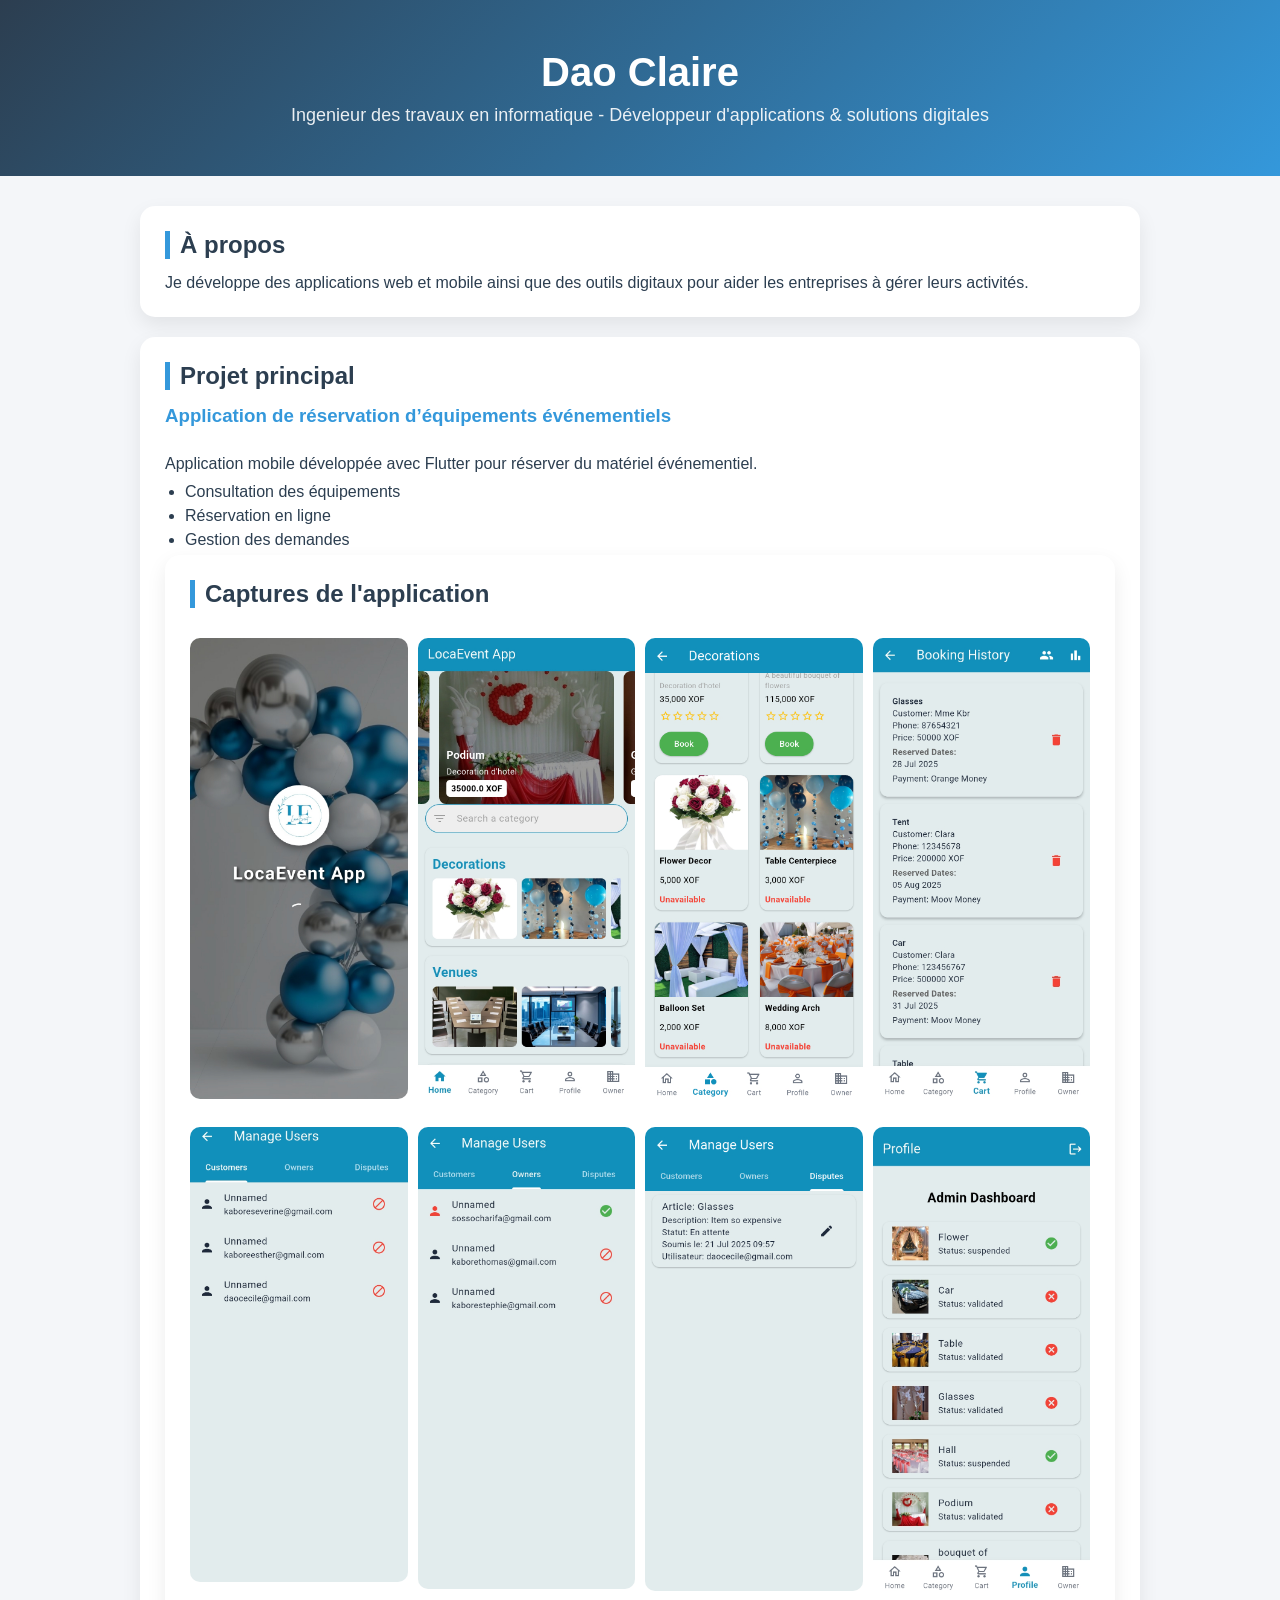
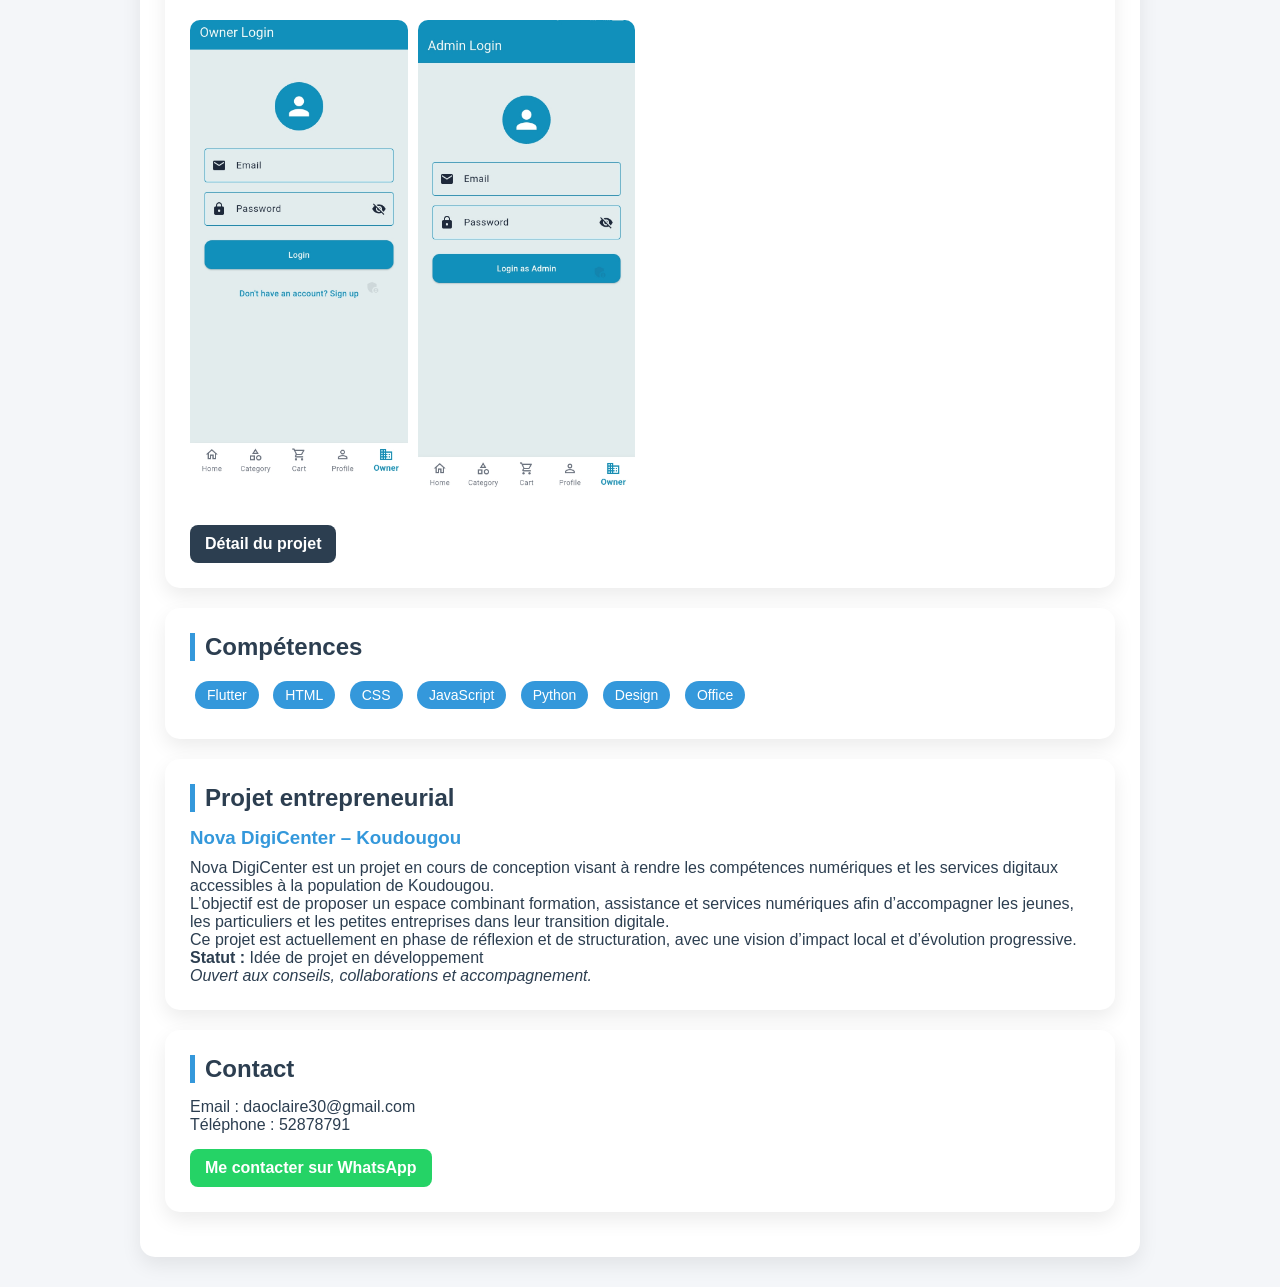
==== index.html @ c4d8d247 "Add files via upload" ====
<!DOCTYPE html>
<html lang="fr">
<head>
  <meta charset="UTF-8">
  <title>Portfolio - Claire</title>

  <link rel="stylesheet" href="style.css">
</head>

<body>

  <body>

<header>
  <h1>Dao Claire</h1>
  <p>Ingenieur des travaux en informatique - Développeur d'applications & solutions digitales</p>
</header>

<div class="container">

  <div class="card">
    <h2>À propos</h2>
    <p>
      Je développe des applications web et mobile ainsi que des outils digitaux
      pour aider les entreprises à gérer leurs activités.
    </p>
  </div>

  <div class="card">
    <h2>Projet principal</h2>

    <h3>Application de réservation d’équipements événementiels</h3>
    <br>

    <p>
      Application mobile développée avec Flutter pour réserver du matériel événementiel.
    </p>

    <ul>
      <li>Consultation des équipements</li>
      <li>Réservation en ligne</li>
      <li>Gestion des demandes</li>
    </ul>
<div class="card">
  <h2>Captures de l'application</h2>

  <div class="gallery">
    <img src="images/app1.png" class="project-img">
    <img src="images/app2.png" class="project-img">
    <img src="images/app3.png" class="project-img">
    <img src="images/app4.png" class="project-img">
    <img src="images/app5.png" class="project-img">
    <img src="images/app6.png" class="project-img">
    <img src="images/app7.png" class="project-img">
    <img src="images/app8.png" class="project-img">
    <img src="images/app9.png" class="project-img">
    <img src="images/app10.png" class="project-img">
  </div>

  <br>

  <a href="projet.html" class="btn btn-project">Détail du projet</a>

</div>

  <div class="card">
    <h2>Compétences</h2>

    <span class="badge">Flutter</span>
    <span class="badge">HTML</span>
    <span class="badge">CSS</span>
    <span class="badge">JavaScript</span>
    <span class="badge">Python</span>
    <span class="badge">Design</span>
    <span class="badge">Office</span>

  </div>

  <section class="card">
  <h2>Projet entrepreneurial</h2>

  <h3>Nova DigiCenter – Koudougou</h3>

  <p>
    Nova DigiCenter est un projet en cours de conception visant à rendre les compétences numériques et les services digitaux accessibles à la population de Koudougou.
  </p>

  <p>
    L’objectif est de proposer un espace combinant formation, assistance et services numériques afin d’accompagner les jeunes, les particuliers et les petites entreprises dans leur transition digitale.
  </p>

  <p>
    Ce projet est actuellement en phase de réflexion et de structuration, avec une vision d’impact local et d’évolution progressive.
  </p>

  <p><strong>Statut :</strong> Idée de projet en développement</p>

  <p><em>Ouvert aux conseils, collaborations et accompagnement.</em></p>
</section>


  <div class="card">
    <h2>Contact</h2>

    <p>Email : daoclaire30@gmail.com</p>
    <p>Téléphone : 52878791</p>

    <a class="btn btn-whatsapp"
       href="https://wa.me/22652878791"
       target="_blank">
       Me contacter sur WhatsApp
    </a>
  </div>

</div>

</body>


</body>
</html>
---- style.css ----
* {
  margin: 0;
  padding: 0;
  box-sizing: border-box;
  font-family: Arial, sans-serif;
}

body {
  background: #f4f6f9;
  color: #2c3e50;
}

/* HEADER STYLE STARTUP */
header {
  background: linear-gradient(135deg, #2c3e50, #3498db);
  color: white;
  text-align: center;
  padding: 50px 20px;
}

header h1 {
  font-size: 40px;
}

header p {
  margin-top: 10px;
  font-size: 18px;
  opacity: 0.9;
}

/* CONTAINER */
.container {
  width: 90%;
  max-width: 1000px;
  margin: 30px auto;
}

/* CARDS */
.card {
  background: white;
  padding: 25px;
  margin-bottom: 20px;
  border-radius: 15px;
  box-shadow: 0 8px 20px rgba(0,0,0,0.08);
  transition: 0.3s;
}

.card:hover {
  transform: translateY(-5px);
}

/* TITRES */
h2 {
  margin-bottom: 15px;
  border-left: 5px solid #3498db;
  padding-left: 10px;
}

/* LISTES */
ul {
  margin-left: 20px;
  margin-top: 10px;
}

li {
  margin-bottom: 6px;
}

/* BADGES COMPETENCES */
.badge {
  display: inline-block;
  background: #3498db;
  color: white;
  padding: 6px 12px;
  margin: 5px;
  border-radius: 20px;
  font-size: 14px;
}

/* IMAGE PROJET */
.project-img {
  width: 100%;
  margin-top: 15px;
  border-radius: 12px;
}

/* BUTTONS */
.btn {
  display: inline-block;
  margin-top: 15px;
  padding: 10px 15px;
  border-radius: 8px;
  text-decoration: none;
  color: white;
  font-weight: bold;
}

.btn-project {
  background: #2c3e50;
}

.btn-project:hover {
  background: #1a252f;
}

.btn-whatsapp {
  background: #25D366;
}

.btn-whatsapp:hover {
  background: #1ebe5d;
}

/* RESPONSIVE */
@media (max-width: 600px) {
  header h1 {
    font-size: 28px;
  }

  .card {
    padding: 18px;
  }
}
.gallery {
  display: grid;
  grid-template-columns: repeat(auto-fit, minmax(200px, 1fr));
  gap: 10px;
  margin-top: 15px;
}

.gallery img {
  width: 100%;
  border-radius: 10px;
  transition: 0.3s;
  cursor: pointer;
}

.gallery img:hover {
  transform: scale(1.05);
}
.card h3 {
  color: #3498db;
  margin-bottom: 10px;
}
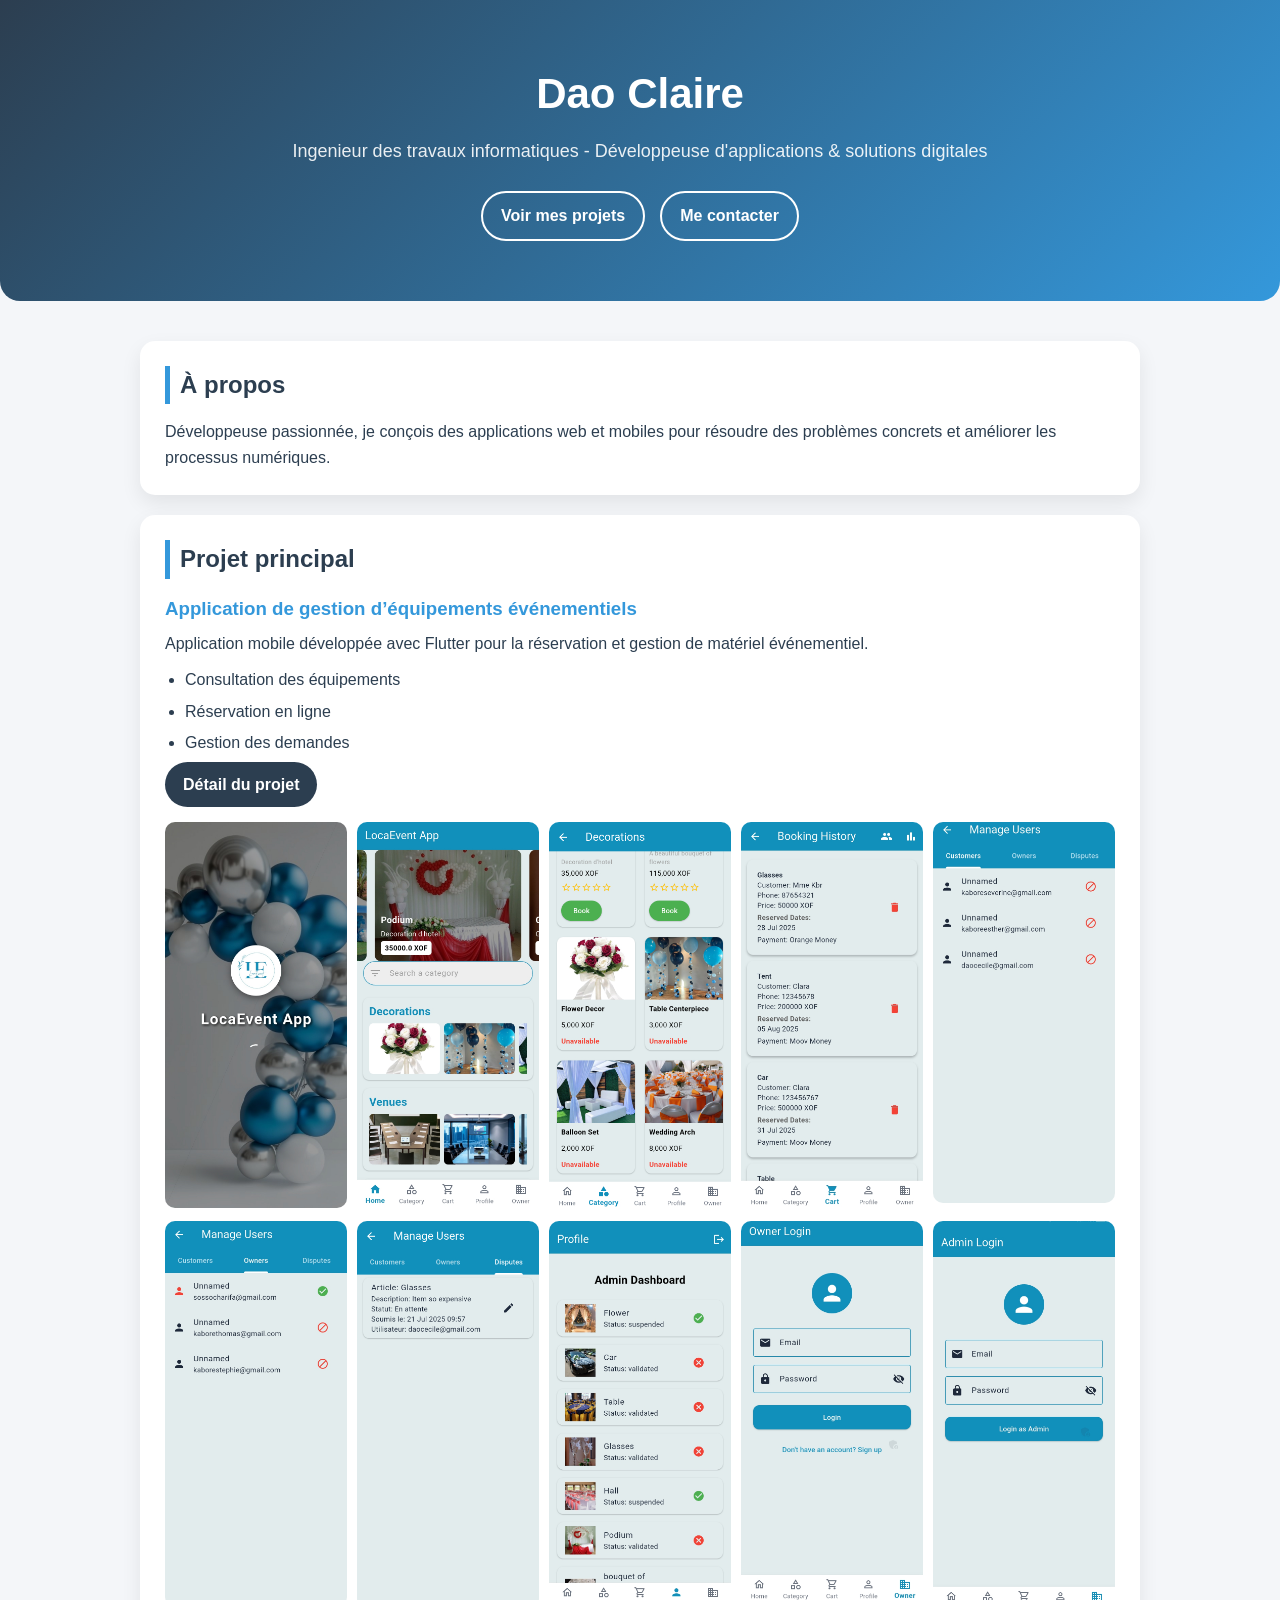
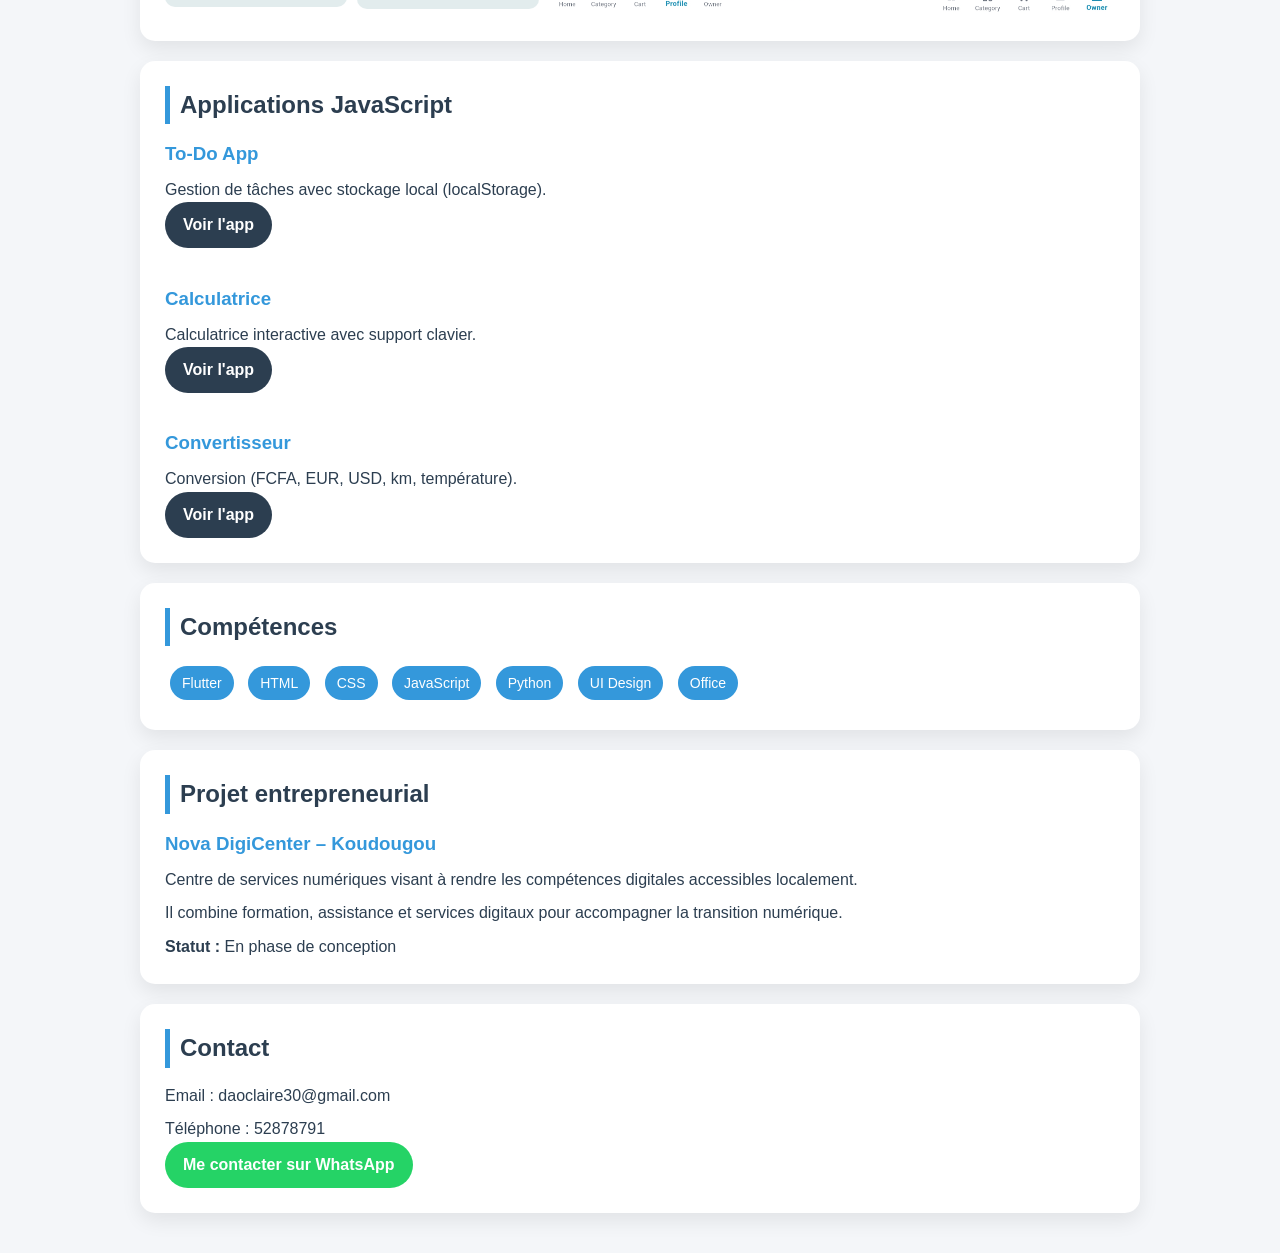
==== commit e74df8f0: "Add files via upload" ====
--- a/index.html
+++ b/index.html
@@ -2,38 +2,42 @@
 <html lang="fr">
 <head>
   <meta charset="UTF-8">
-  <title>Portfolio - Claire</title>
-
+  <title>Portfolio - Dao Claire</title>
   <link rel="stylesheet" href="style.css">
 </head>
 
 <body>
 
-  <body>
-
 <header>
   <h1>Dao Claire</h1>
-  <p>Ingenieur des travaux en informatique - Développeur d'applications & solutions digitales</p>
+  <p>Ingenieur des travaux informatiques - Développeuse d'applications & solutions digitales</p>
+
+  <div class="hero-actions">
+    <a href="#projets" class="btn btn-outline">Voir mes projets</a>
+    <a href="#contact" class="btn btn-outline">Me contacter</a>
+  </div>
 </header>
+
 
 <div class="container">
 
+  <!-- À PROPOS -->
   <div class="card">
     <h2>À propos</h2>
     <p>
-      Je développe des applications web et mobile ainsi que des outils digitaux
-      pour aider les entreprises à gérer leurs activités.
+      Développeuse passionnée, je conçois des applications web et mobiles
+      pour résoudre des problèmes concrets et améliorer les processus numériques.
     </p>
   </div>
 
-  <div class="card">
+  <!-- PROJET PRINCIPAL -->
+  <div id="projets" class="card">
     <h2>Projet principal</h2>
 
-    <h3>Application de réservation d’équipements événementiels</h3>
-    <br>
+    <h3>Application de gestion d’équipements événementiels</h3>
 
     <p>
-      Application mobile développée avec Flutter pour réserver du matériel événementiel.
+      Application mobile développée avec Flutter pour la réservation et gestion de matériel événementiel.
     </p>
 
     <ul>
@@ -41,28 +45,47 @@
       <li>Réservation en ligne</li>
       <li>Gestion des demandes</li>
     </ul>
-<div class="card">
-  <h2>Captures de l'application</h2>
 
-  <div class="gallery">
-    <img src="images/app1.png" class="project-img">
-    <img src="images/app2.png" class="project-img">
-    <img src="images/app3.png" class="project-img">
-    <img src="images/app4.png" class="project-img">
-    <img src="images/app5.png" class="project-img">
-    <img src="images/app6.png" class="project-img">
-    <img src="images/app7.png" class="project-img">
-    <img src="images/app8.png" class="project-img">
-    <img src="images/app9.png" class="project-img">
-    <img src="images/app10.png" class="project-img">
+    <a href="projet.html" class="btn btn-project">Détail du projet</a>
+
+    <!-- GALERIE -->
+    <div class="gallery">
+      <img src="images/app1.png" class="project-img">
+      <img src="images/app2.png" class="project-img">
+      <img src="images/app3.png" class="project-img">
+      <img src="images/app4.png" class="project-img">
+      <img src="images/app5.png" class="project-img">
+      <img src="images/app6.png" class="project-img">
+      <img src="images/app7.png" class="project-img">
+      <img src="images/app8.png" class="project-img">
+      <img src="images/app9.png" class="project-img">
+      <img src="images/app10.png" class="project-img">
+    </div>
+
   </div>
 
-  <br>
+  <!-- APPS JAVASCRIPT -->
+  <div class="card">
+    <h2>Applications JavaScript</h2>
 
-  <a href="projet.html" class="btn btn-project">Détail du projet</a>
+    <h3>To-Do App</h3>
+    <p>Gestion de tâches avec stockage local (localStorage).</p>
+    <a href="../todo_app/index.html" class="btn btn-project" target="_blank">Voir l'app</a>
 
-</div>
+    <br><br>
 
+    <h3>Calculatrice</h3>
+    <p>Calculatrice interactive avec support clavier.</p>
+    <a href="../calculator_app/index.html" class="btn btn-project" target="_blank">Voir l'app</a>
+
+    <br><br>
+
+    <h3>Convertisseur</h3>
+    <p>Conversion (FCFA, EUR, USD, km, température).</p>
+    <a href="../converter_app/index.html" class="btn btn-project" target="_blank">Voir l'app</a>
+  </div>
+
+  <!-- COMPÉTENCES -->
   <div class="card">
     <h2>Compétences</h2>
 
@@ -71,35 +94,29 @@
     <span class="badge">CSS</span>
     <span class="badge">JavaScript</span>
     <span class="badge">Python</span>
-    <span class="badge">Design</span>
+    <span class="badge">UI Design</span>
     <span class="badge">Office</span>
-
   </div>
 
-  <section class="card">
-  <h2>Projet entrepreneurial</h2>
+  <!-- PROJET ENTREPRENEURIAL -->
+  <div class="card">
+    <h2>Projet entrepreneurial</h2>
 
-  <h3>Nova DigiCenter – Koudougou</h3>
+    <h3>Nova DigiCenter – Koudougou</h3>
 
-  <p>
-    Nova DigiCenter est un projet en cours de conception visant à rendre les compétences numériques et les services digitaux accessibles à la population de Koudougou.
-  </p>
+    <p>
+      Centre de services numériques visant à rendre les compétences digitales accessibles localement.
+    </p>
 
-  <p>
-    L’objectif est de proposer un espace combinant formation, assistance et services numériques afin d’accompagner les jeunes, les particuliers et les petites entreprises dans leur transition digitale.
-  </p>
+    <p>
+      Il combine formation, assistance et services digitaux pour accompagner la transition numérique.
+    </p>
 
-  <p>
-    Ce projet est actuellement en phase de réflexion et de structuration, avec une vision d’impact local et d’évolution progressive.
-  </p>
+    <p><strong>Statut :</strong> En phase de conception</p>
+  </div>
 
-  <p><strong>Statut :</strong> Idée de projet en développement</p>
-
-  <p><em>Ouvert aux conseils, collaborations et accompagnement.</em></p>
-</section>
-
-
-  <div class="card">
+  <!-- CONTACT -->
+  <div id="contact" class="card">
     <h2>Contact</h2>
 
     <p>Email : daoclaire30@gmail.com</p>
@@ -115,7 +132,4 @@
 </div>
 
 </body>
-
-
-</body>
 </html>
--- a/style.css
+++ b/style.css
@@ -8,18 +8,21 @@
 body {
   background: #f4f6f9;
   color: #2c3e50;
+  line-height: 1.6;
 }
 
-/* HEADER STYLE STARTUP */
 header {
   background: linear-gradient(135deg, #2c3e50, #3498db);
   color: white;
   text-align: center;
-  padding: 50px 20px;
+  padding: 60px 20px;
+  border-bottom-left-radius: 20px;
+  border-bottom-right-radius: 20px;
+  position: relative;
 }
 
 header h1 {
-  font-size: 40px;
+  font-size: 42px;
 }
 
 header p {
@@ -28,14 +31,41 @@
   opacity: 0.9;
 }
 
-/* CONTAINER */
+.hero-actions {
+  margin-top: 25px;
+  display: flex;
+  justify-content: center;
+  gap: 15px;
+  flex-wrap: wrap;
+}
+
+.btn {
+  display: inline-block;
+  padding: 10px 18px;
+  border-radius: 30px;
+  text-decoration: none;
+  color: white;
+  font-weight: bold;
+  transition: 0.3s;
+}
+
+.btn-outline {
+  background: transparent;
+  border: 2px solid white;
+}
+
+.btn-outline:hover {
+  background: white;
+  color: #2c3e50;
+  transform: translateY(-3px);
+}
+
 .container {
   width: 90%;
   max-width: 1000px;
-  margin: 30px auto;
+  margin: 40px auto;
 }
 
-/* CARDS */
 .card {
   background: white;
   padding: 25px;
@@ -46,17 +76,24 @@
 }
 
 .card:hover {
-  transform: translateY(-5px);
+  transform: translateY(-4px);
 }
 
-/* TITRES */
 h2 {
   margin-bottom: 15px;
   border-left: 5px solid #3498db;
   padding-left: 10px;
 }
 
-/* LISTES */
+h3 {
+  color: #3498db;
+  margin-top: 10px;
+}
+
+p {
+  margin-top: 8px;
+}
+
 ul {
   margin-left: 20px;
   margin-top: 10px;
@@ -66,7 +103,6 @@
   margin-bottom: 6px;
 }
 
-/* BADGES COMPETENCES */
 .badge {
   display: inline-block;
   background: #3498db;
@@ -75,24 +111,11 @@
   margin: 5px;
   border-radius: 20px;
   font-size: 14px;
+  transition: 0.3s;
 }
 
-/* IMAGE PROJET */
-.project-img {
-  width: 100%;
-  margin-top: 15px;
-  border-radius: 12px;
-}
-
-/* BUTTONS */
-.btn {
-  display: inline-block;
-  margin-top: 15px;
-  padding: 10px 15px;
-  border-radius: 8px;
-  text-decoration: none;
-  color: white;
-  font-weight: bold;
+.badge:hover {
+  transform: scale(1.05);
 }
 
 .btn-project {
@@ -103,6 +126,7 @@
   background: #1a252f;
 }
 
+/* whatsapp */
 .btn-whatsapp {
   background: #25D366;
 }
@@ -111,19 +135,9 @@
   background: #1ebe5d;
 }
 
-/* RESPONSIVE */
-@media (max-width: 600px) {
-  header h1 {
-    font-size: 28px;
-  }
-
-  .card {
-    padding: 18px;
-  }
-}
 .gallery {
   display: grid;
-  grid-template-columns: repeat(auto-fit, minmax(200px, 1fr));
+  grid-template-columns: repeat(auto-fit, minmax(180px, 1fr));
   gap: 10px;
   margin-top: 15px;
 }
@@ -138,7 +152,24 @@
 .gallery img:hover {
   transform: scale(1.05);
 }
-.card h3 {
-  color: #3498db;
-  margin-bottom: 10px;
+
+/* =========================
+   RESPONSIVE
+========================= */
+@media (max-width: 600px) {
+  header h1 {
+    font-size: 28px;
+  }
+
+  header p {
+    font-size: 16px;
+  }
+
+  .card {
+    padding: 18px;
+  }
+
+  .hero-actions {
+    flex-direction: column;
+  }
 }
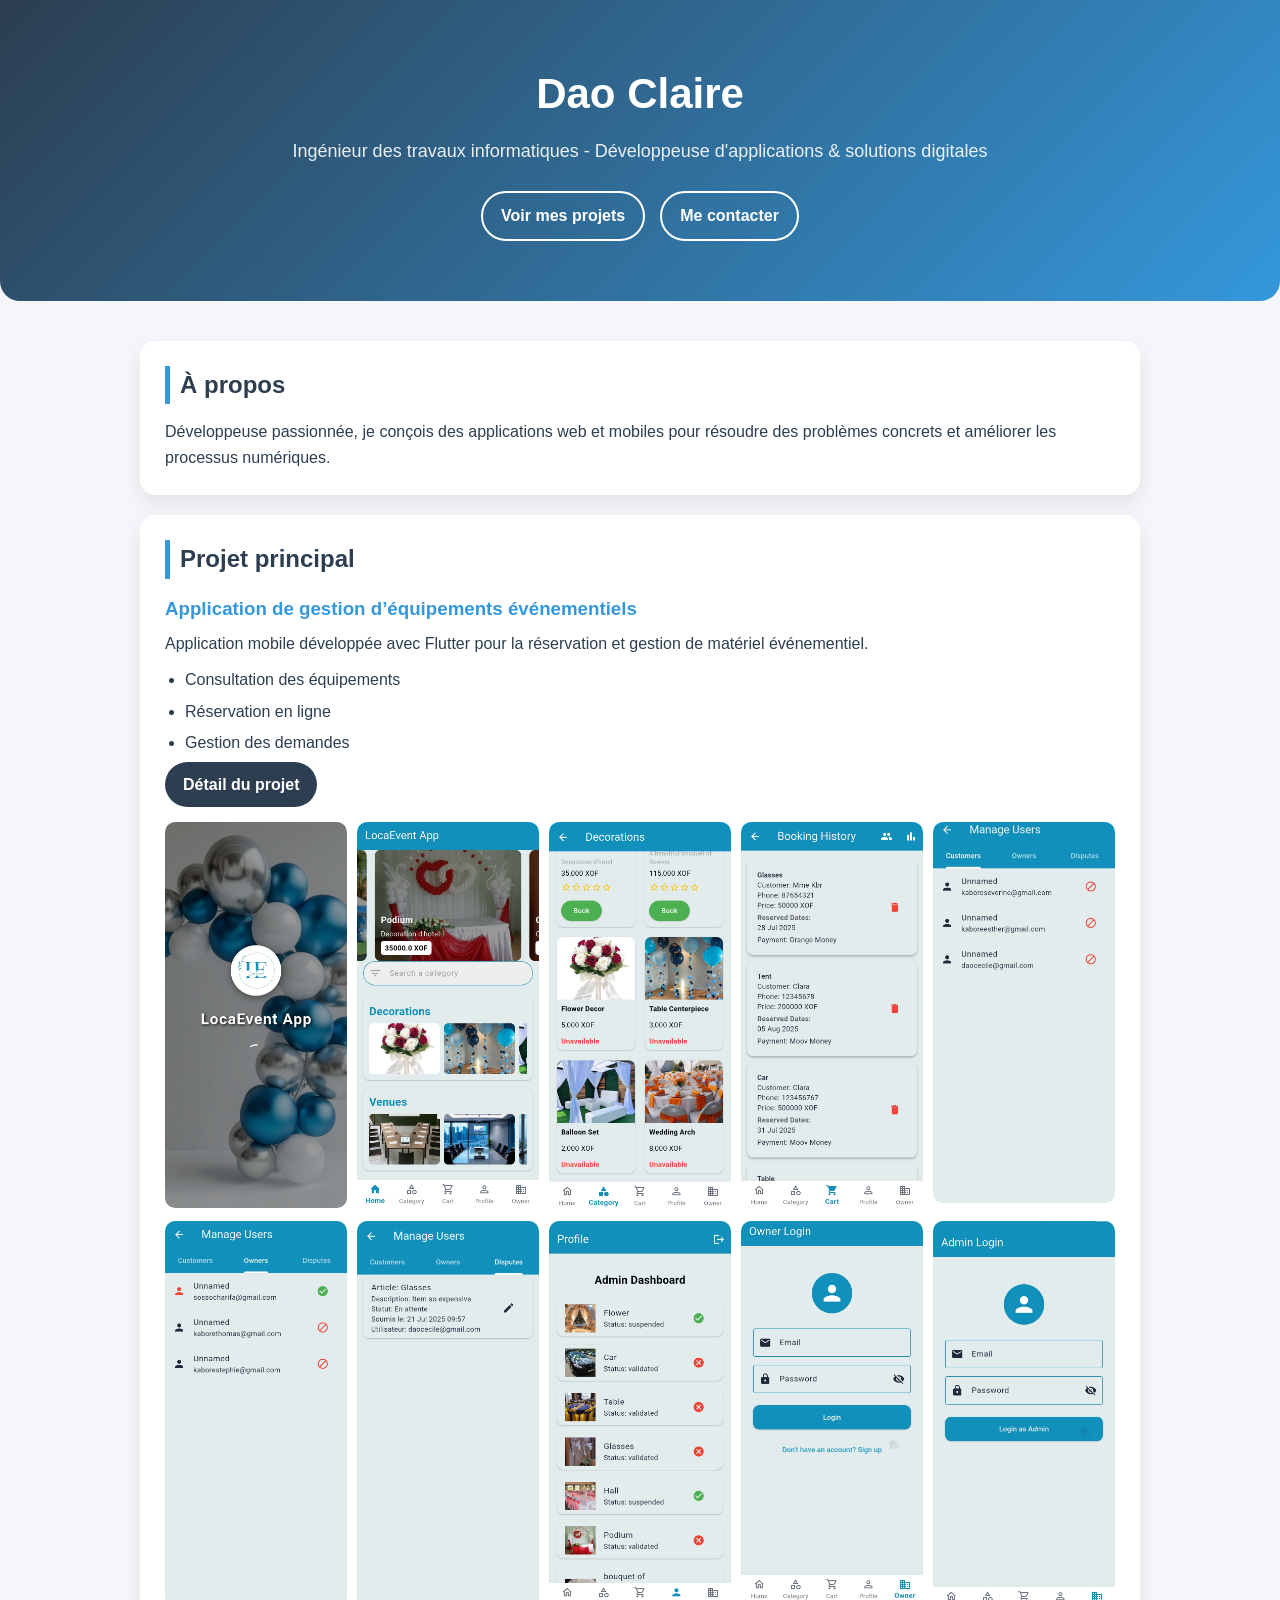
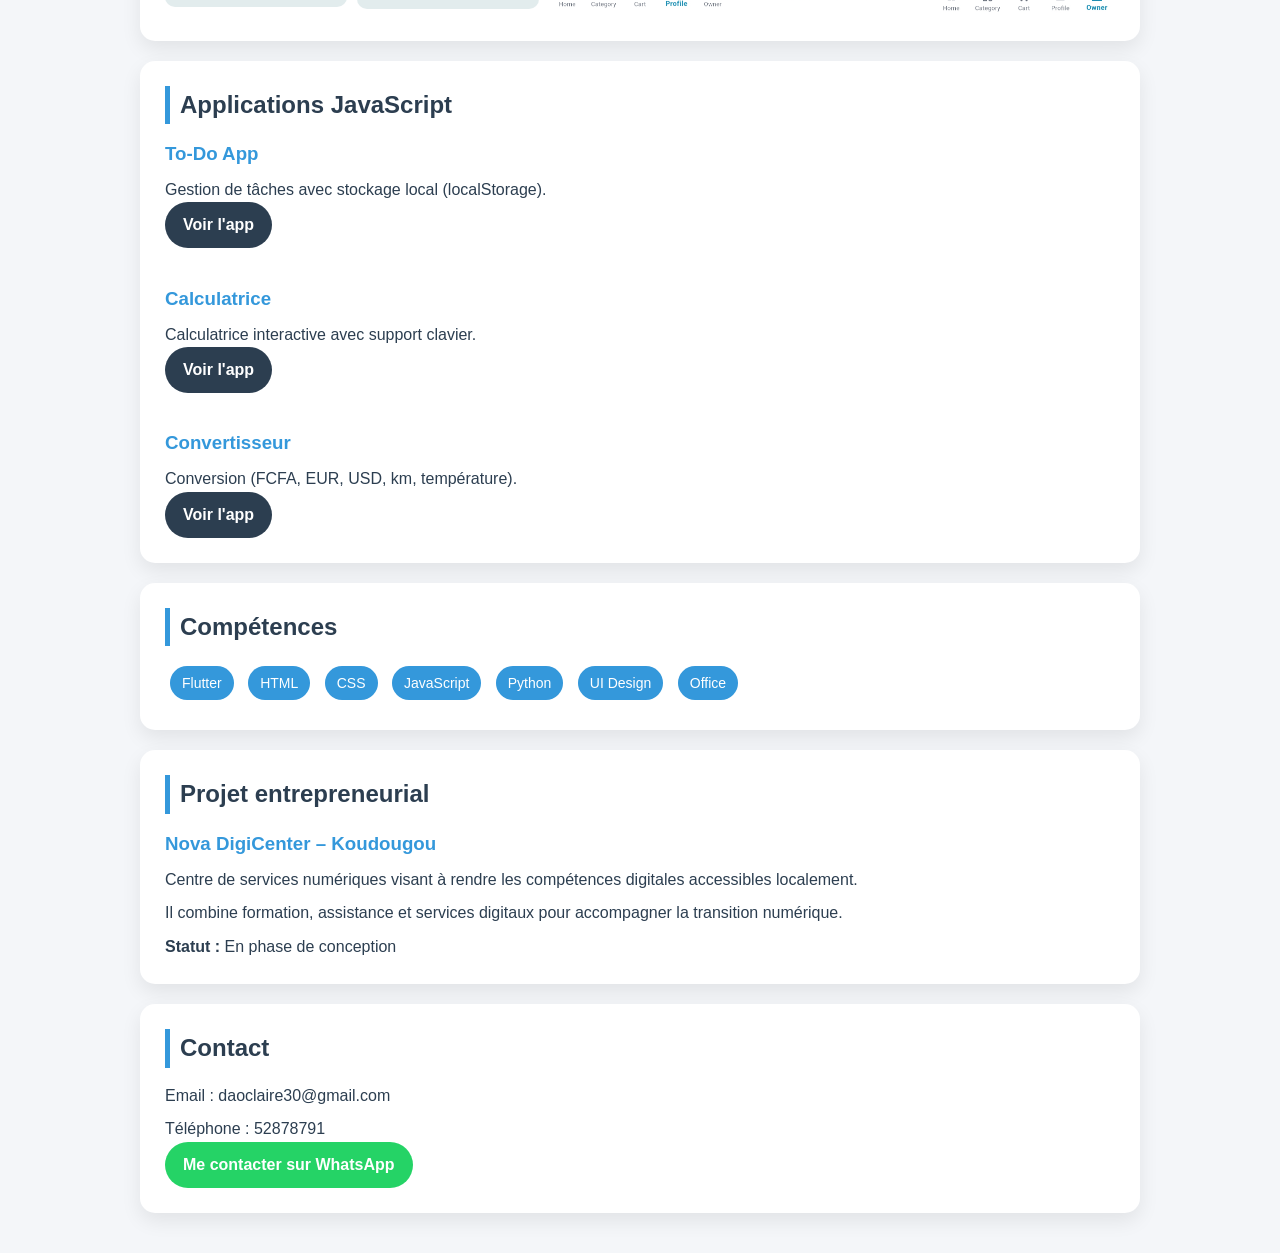
==== commit cd3f2221: "Add files via upload" ====
--- a/index.html
+++ b/index.html
@@ -10,14 +10,13 @@
 
 <header>
   <h1>Dao Claire</h1>
-  <p>Ingenieur des travaux informatiques - Développeuse d'applications & solutions digitales</p>
+  <p>Ingénieur des travaux informatiques - Développeuse d'applications & solutions digitales</p>
 
   <div class="hero-actions">
     <a href="#projets" class="btn btn-outline">Voir mes projets</a>
     <a href="#contact" class="btn btn-outline">Me contacter</a>
   </div>
 </header>
-
 
 <div class="container">
 
@@ -70,19 +69,19 @@
 
     <h3>To-Do App</h3>
     <p>Gestion de tâches avec stockage local (localStorage).</p>
-    <a href="../todo_app/index.html" class="btn btn-project" target="_blank">Voir l'app</a>
+    <a href="todo_app/index.html" class="btn btn-project" target="_blank">Voir l'app</a>
 
     <br><br>
 
     <h3>Calculatrice</h3>
     <p>Calculatrice interactive avec support clavier.</p>
-    <a href="../calculator_app/index.html" class="btn btn-project" target="_blank">Voir l'app</a>
+    <a href="calculator_app/index.html" class="btn btn-project" target="_blank">Voir l'app</a>
 
     <br><br>
 
     <h3>Convertisseur</h3>
     <p>Conversion (FCFA, EUR, USD, km, température).</p>
-    <a href="../converter_app/index.html" class="btn btn-project" target="_blank">Voir l'app</a>
+    <a href="converter_app/index.html" class="btn btn-project" target="_blank">Voir l'app</a>
   </div>
 
   <!-- COMPÉTENCES -->
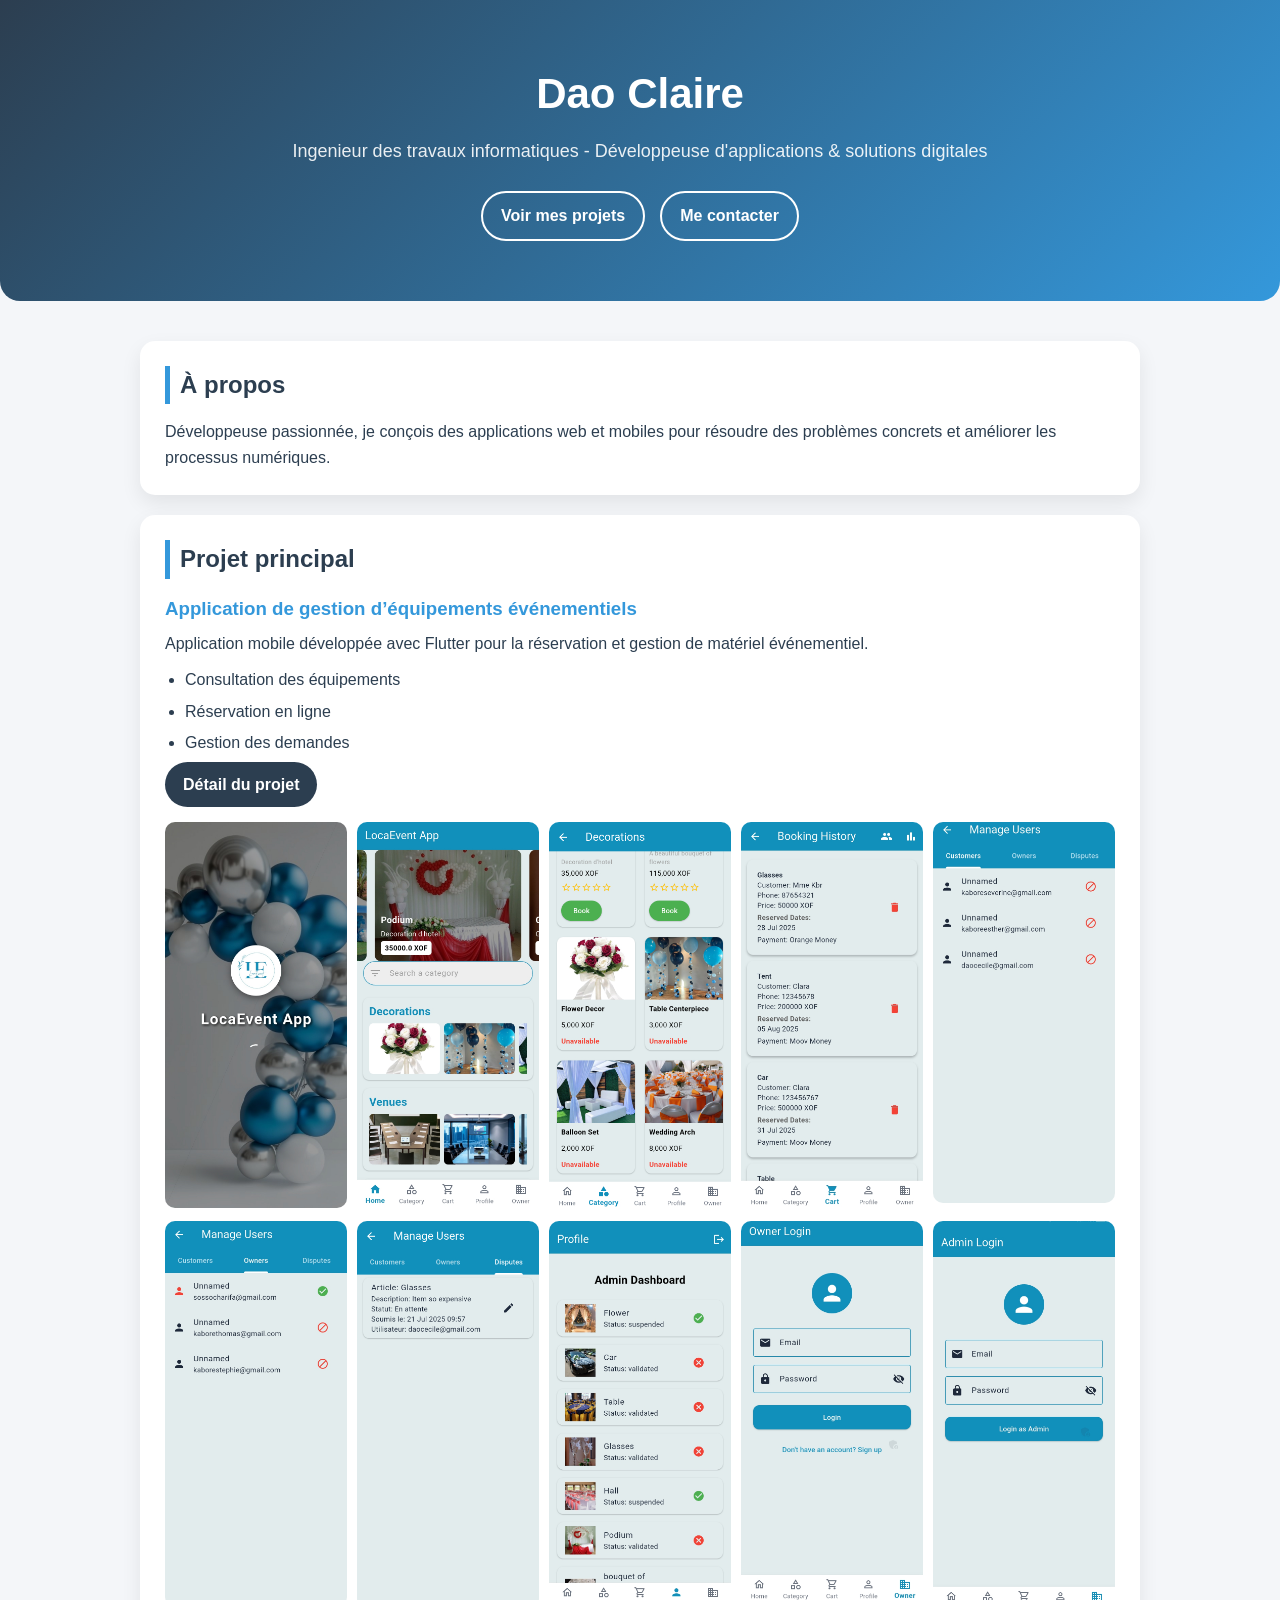
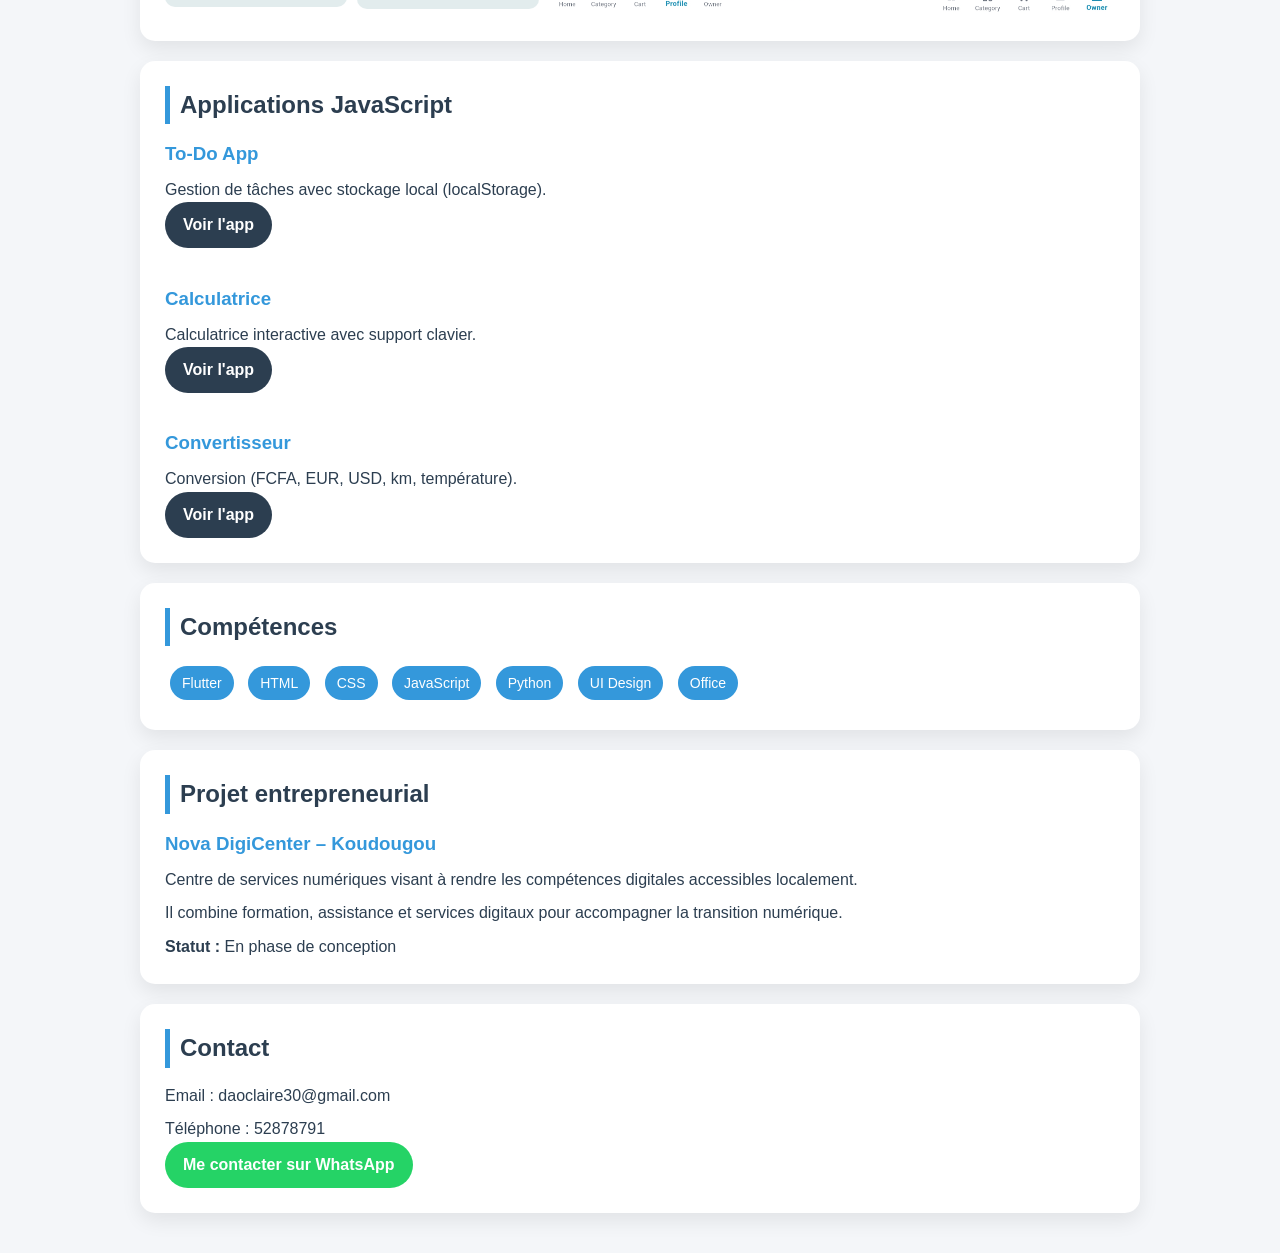
==== commit 5f710247: "Add files via upload" ====
--- a/index.html
+++ b/index.html
@@ -10,13 +10,14 @@
 
 <header>
   <h1>Dao Claire</h1>
-  <p>Ingénieur des travaux informatiques - Développeuse d'applications & solutions digitales</p>
+  <p>Ingenieur des travaux informatiques - Développeuse d'applications & solutions digitales</p>
 
   <div class="hero-actions">
     <a href="#projets" class="btn btn-outline">Voir mes projets</a>
     <a href="#contact" class="btn btn-outline">Me contacter</a>
   </div>
 </header>
+
 
 <div class="container">
 
@@ -69,19 +70,19 @@
 
     <h3>To-Do App</h3>
     <p>Gestion de tâches avec stockage local (localStorage).</p>
-    <a href="todo_app/index.html" class="btn btn-project" target="_blank">Voir l'app</a>
+    <a href="../todo_app/index.html" class="btn btn-project" target="_blank">Voir l'app</a>
 
     <br><br>
 
     <h3>Calculatrice</h3>
     <p>Calculatrice interactive avec support clavier.</p>
-    <a href="calculator_app/index.html" class="btn btn-project" target="_blank">Voir l'app</a>
+    <a href="../calculator_app/index.html" class="btn btn-project" target="_blank">Voir l'app</a>
 
     <br><br>
 
     <h3>Convertisseur</h3>
     <p>Conversion (FCFA, EUR, USD, km, température).</p>
-    <a href="converter_app/index.html" class="btn btn-project" target="_blank">Voir l'app</a>
+    <a href="../converter_app/index.html" class="btn btn-project" target="_blank">Voir l'app</a>
   </div>
 
   <!-- COMPÉTENCES -->
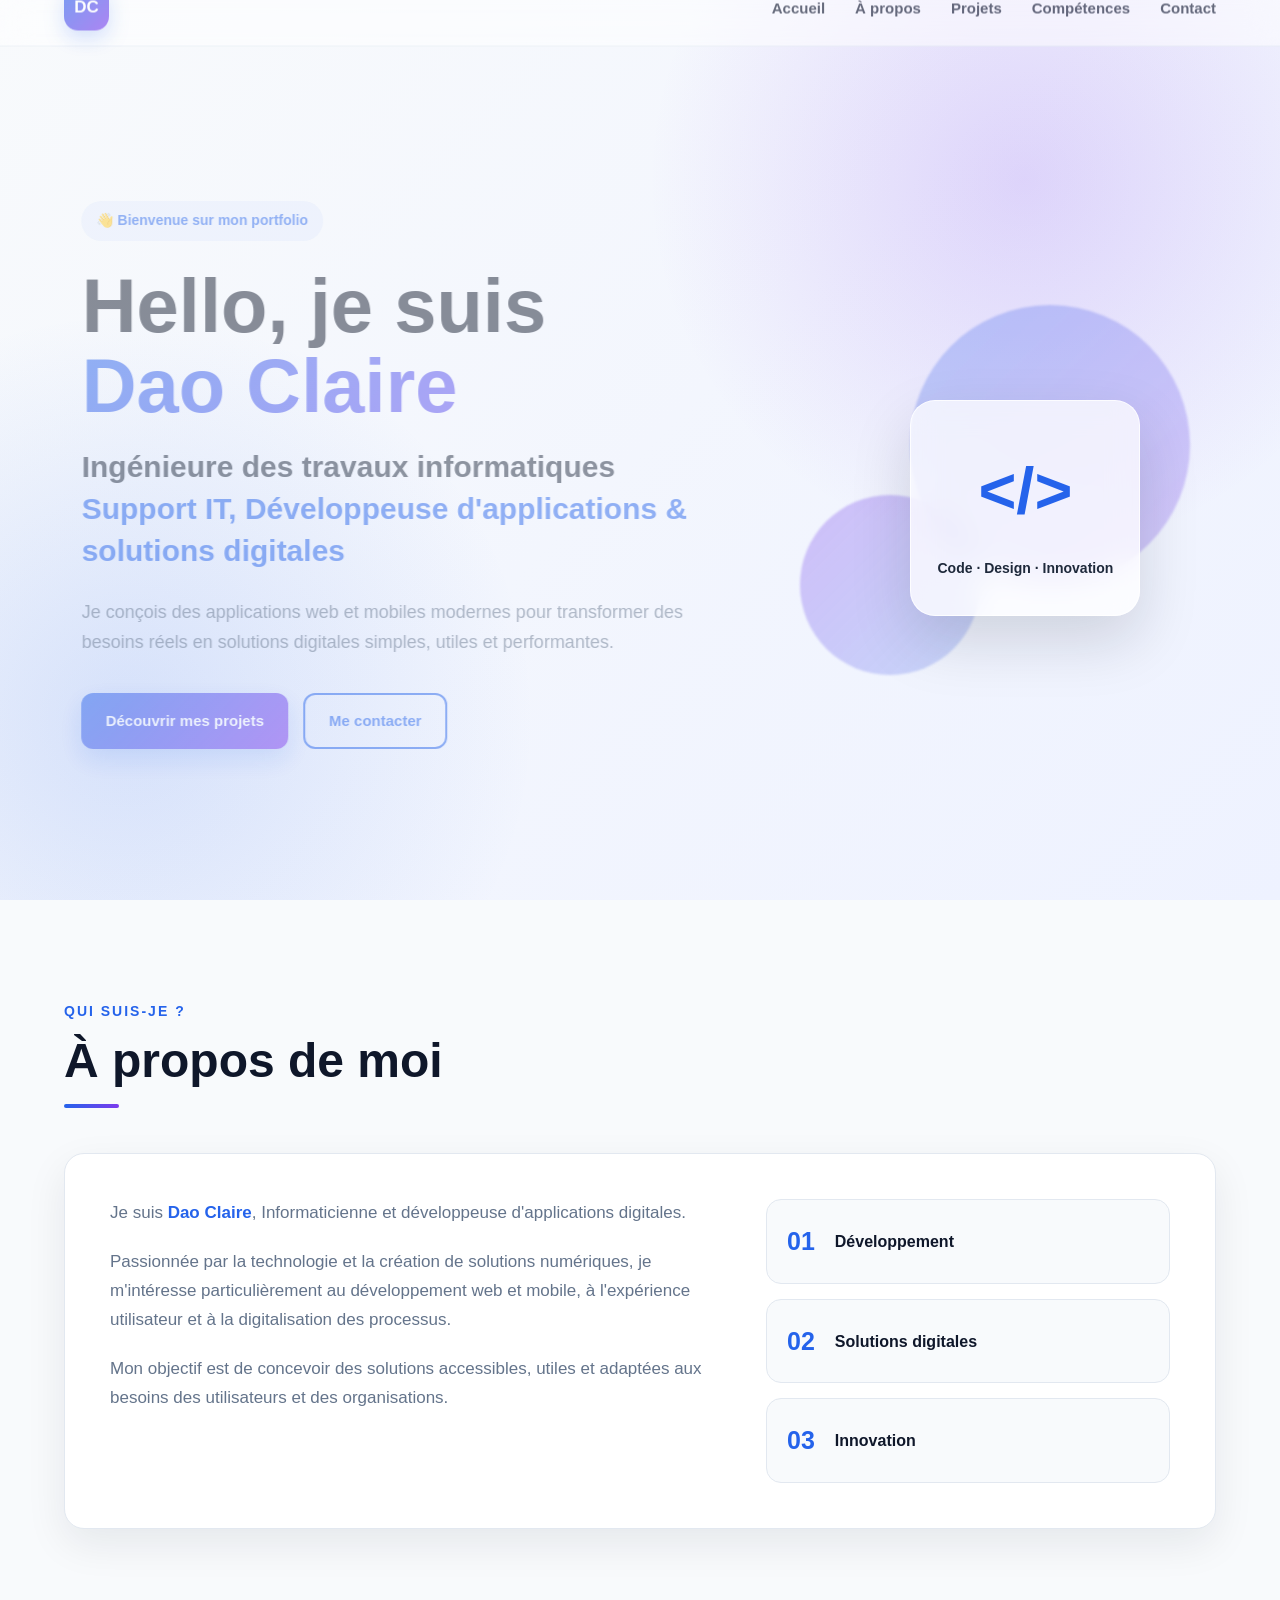
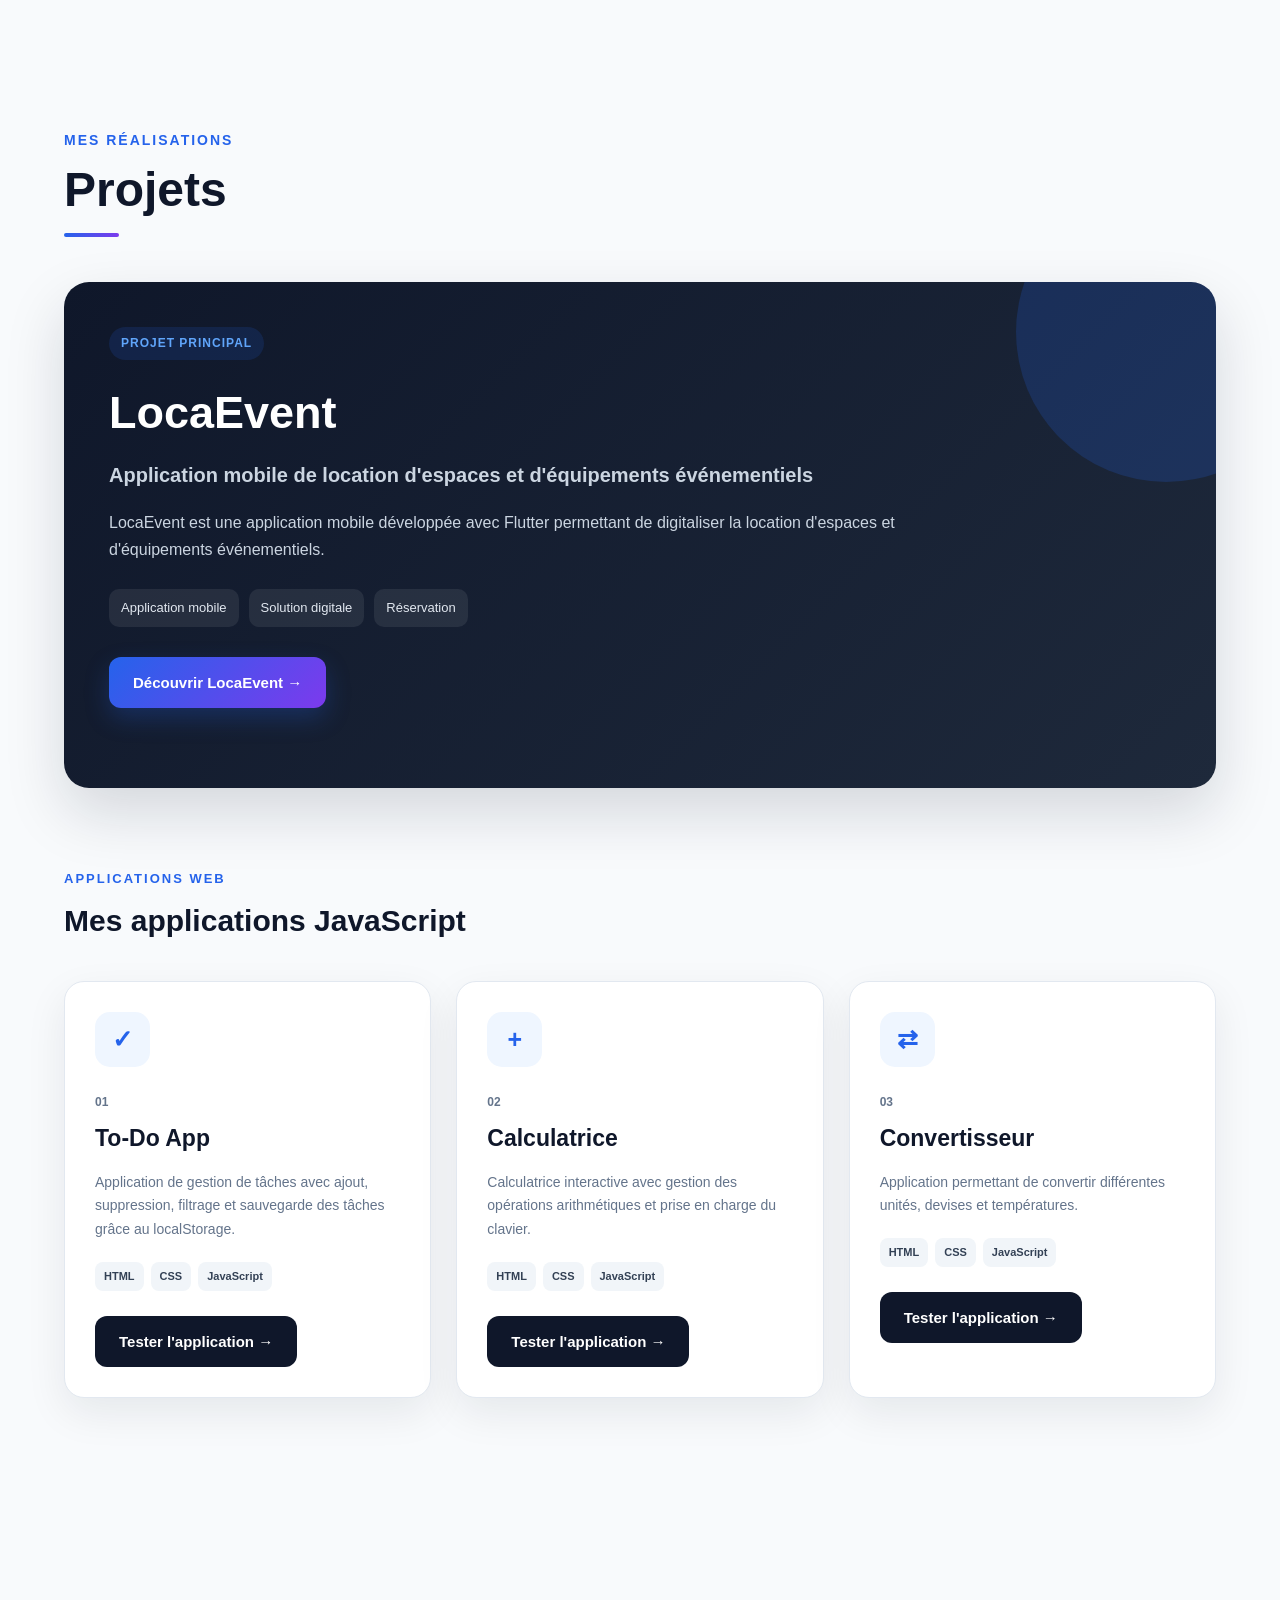
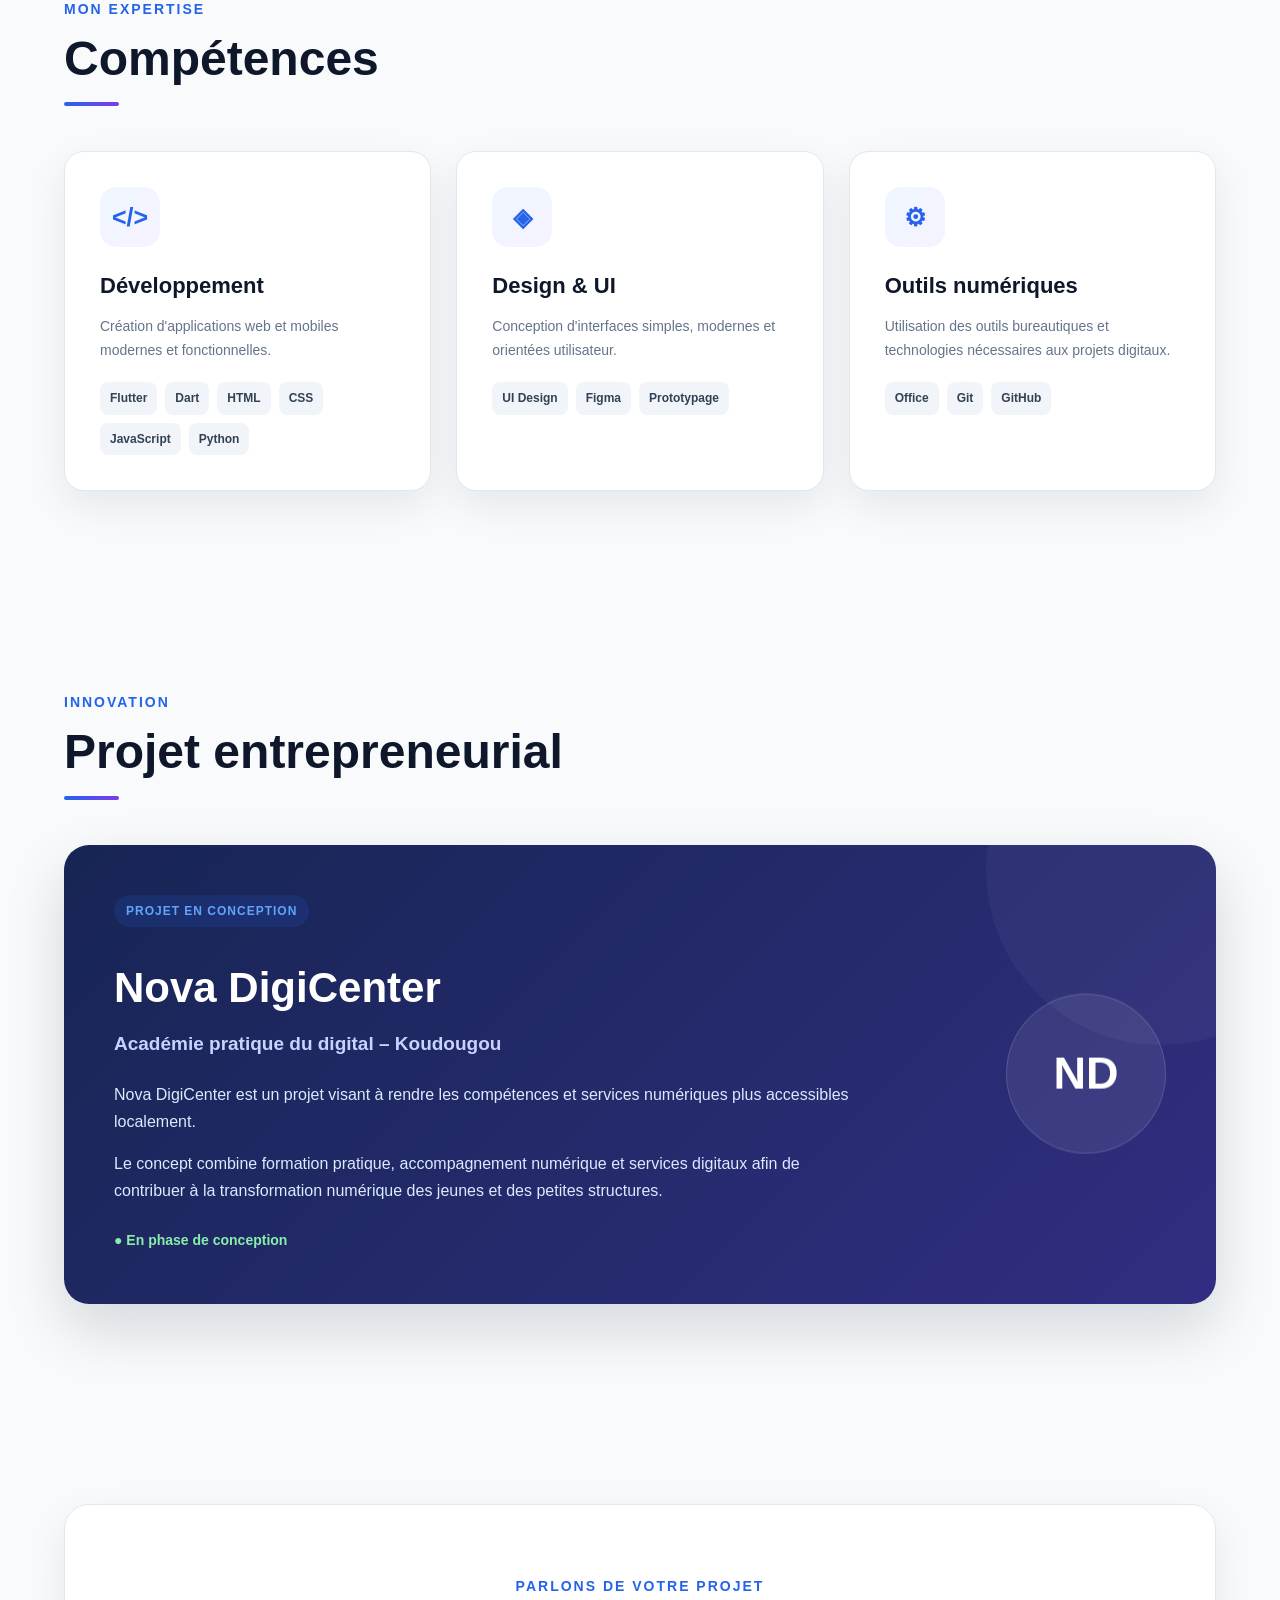
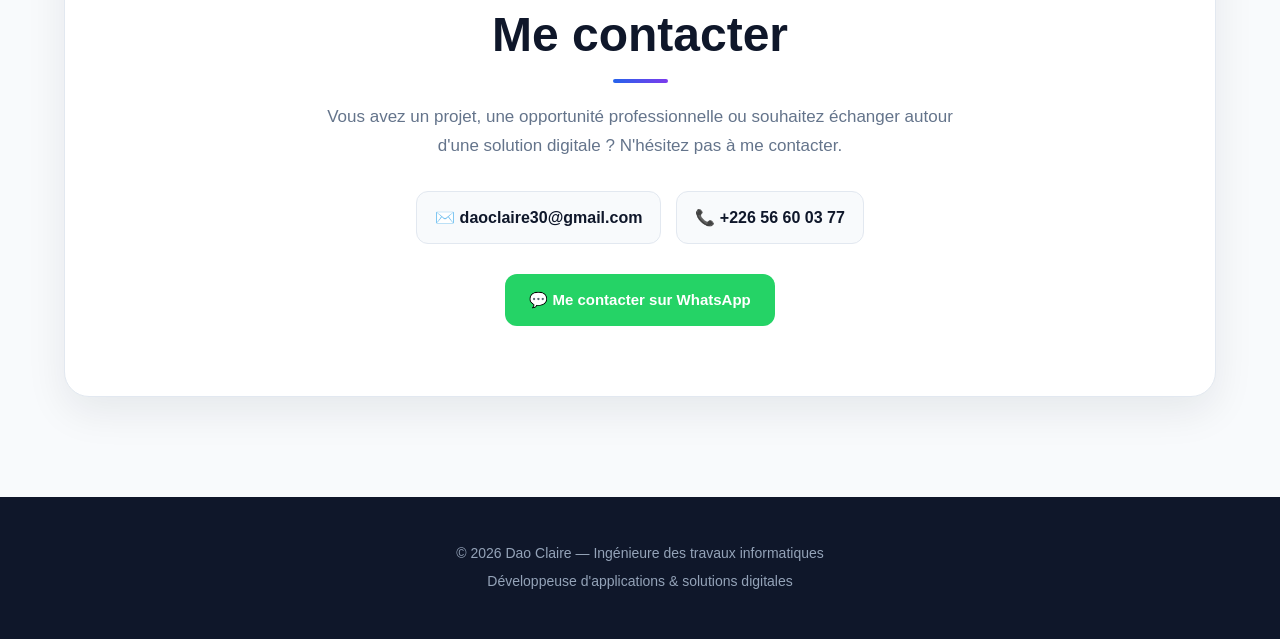
==== commit 1850e4d8: "Ajout de la page d'accueil" ====
--- a/index.html
+++ b/index.html
@@ -1,135 +1,12 @@
-<!DOCTYPE html>
-<html lang="fr">
-<head>
-  <meta charset="UTF-8">
-  <title>Portfolio - Dao Claire</title>
-  <link rel="stylesheet" href="style.css">
-</head>
-
-<body>
-
-<header>
-  <h1>Dao Claire</h1>
-  <p>Ingenieur des travaux informatiques - Développeuse d'applications & solutions digitales</p>
-
-  <div class="hero-actions">
-    <a href="#projets" class="btn btn-outline">Voir mes projets</a>
-    <a href="#contact" class="btn btn-outline">Me contacter</a>
-  </div>
-</header>
-
-
-<div class="container">
-
-  <!-- À PROPOS -->
-  <div class="card">
-    <h2>À propos</h2>
-    <p>
-      Développeuse passionnée, je conçois des applications web et mobiles
-      pour résoudre des problèmes concrets et améliorer les processus numériques.
-    </p>
-  </div>
-
-  <!-- PROJET PRINCIPAL -->
-  <div id="projets" class="card">
-    <h2>Projet principal</h2>
-
-    <h3>Application de gestion d’équipements événementiels</h3>
-
-    <p>
-      Application mobile développée avec Flutter pour la réservation et gestion de matériel événementiel.
-    </p>
-
-    <ul>
-      <li>Consultation des équipements</li>
-      <li>Réservation en ligne</li>
-      <li>Gestion des demandes</li>
-    </ul>
-
-    <a href="projet.html" class="btn btn-project">Détail du projet</a>
-
-    <!-- GALERIE -->
-    <div class="gallery">
-      <img src="images/app1.png" class="project-img">
-      <img src="images/app2.png" class="project-img">
-      <img src="images/app3.png" class="project-img">
-      <img src="images/app4.png" class="project-img">
-      <img src="images/app5.png" class="project-img">
-      <img src="images/app6.png" class="project-img">
-      <img src="images/app7.png" class="project-img">
-      <img src="images/app8.png" class="project-img">
-      <img src="images/app9.png" class="project-img">
-      <img src="images/app10.png" class="project-img">
-    </div>
-
-  </div>
-
-  <!-- APPS JAVASCRIPT -->
-  <div class="card">
-    <h2>Applications JavaScript</h2>
-
-    <h3>To-Do App</h3>
-    <p>Gestion de tâches avec stockage local (localStorage).</p>
-    <a href="../todo_app/index.html" class="btn btn-project" target="_blank">Voir l'app</a>
-
-    <br><br>
-
-    <h3>Calculatrice</h3>
-    <p>Calculatrice interactive avec support clavier.</p>
-    <a href="../calculator_app/index.html" class="btn btn-project" target="_blank">Voir l'app</a>
-
-    <br><br>
-
-    <h3>Convertisseur</h3>
-    <p>Conversion (FCFA, EUR, USD, km, température).</p>
-    <a href="../converter_app/index.html" class="btn btn-project" target="_blank">Voir l'app</a>
-  </div>
-
-  <!-- COMPÉTENCES -->
-  <div class="card">
-    <h2>Compétences</h2>
-
-    <span class="badge">Flutter</span>
-    <span class="badge">HTML</span>
-    <span class="badge">CSS</span>
-    <span class="badge">JavaScript</span>
-    <span class="badge">Python</span>
-    <span class="badge">UI Design</span>
-    <span class="badge">Office</span>
-  </div>
-
-  <!-- PROJET ENTREPRENEURIAL -->
-  <div class="card">
-    <h2>Projet entrepreneurial</h2>
-
-    <h3>Nova DigiCenter – Koudougou</h3>
-
-    <p>
-      Centre de services numériques visant à rendre les compétences digitales accessibles localement.
-    </p>
-
-    <p>
-      Il combine formation, assistance et services digitaux pour accompagner la transition numérique.
-    </p>
-
-    <p><strong>Statut :</strong> En phase de conception</p>
-  </div>
-
-  <!-- CONTACT -->
-  <div id="contact" class="card">
-    <h2>Contact</h2>
-
-    <p>Email : daoclaire30@gmail.com</p>
-    <p>Téléphone : 52878791</p>
-
-    <a class="btn btn-whatsapp"
-       href="https://wa.me/22652878791"
-       target="_blank">
-       Me contacter sur WhatsApp
-    </a>
-  </div>
-
-</div>
-
-</body>
-</html>
+<!DOCTYPE html>
+<html lang="fr">
+<head>
+    <meta charset="UTF-8">
+    <meta name="viewport" content="width=device-width, initial-scale=1.0">
+    <meta http-equiv="refresh" content="0; url=portfolio/index.html">
+    <title>Dao Claire | Portfolio</title>
+</head>
+<body>
+    <p>Redirection vers mon portfolio...</p>
+</body>
+</html>
